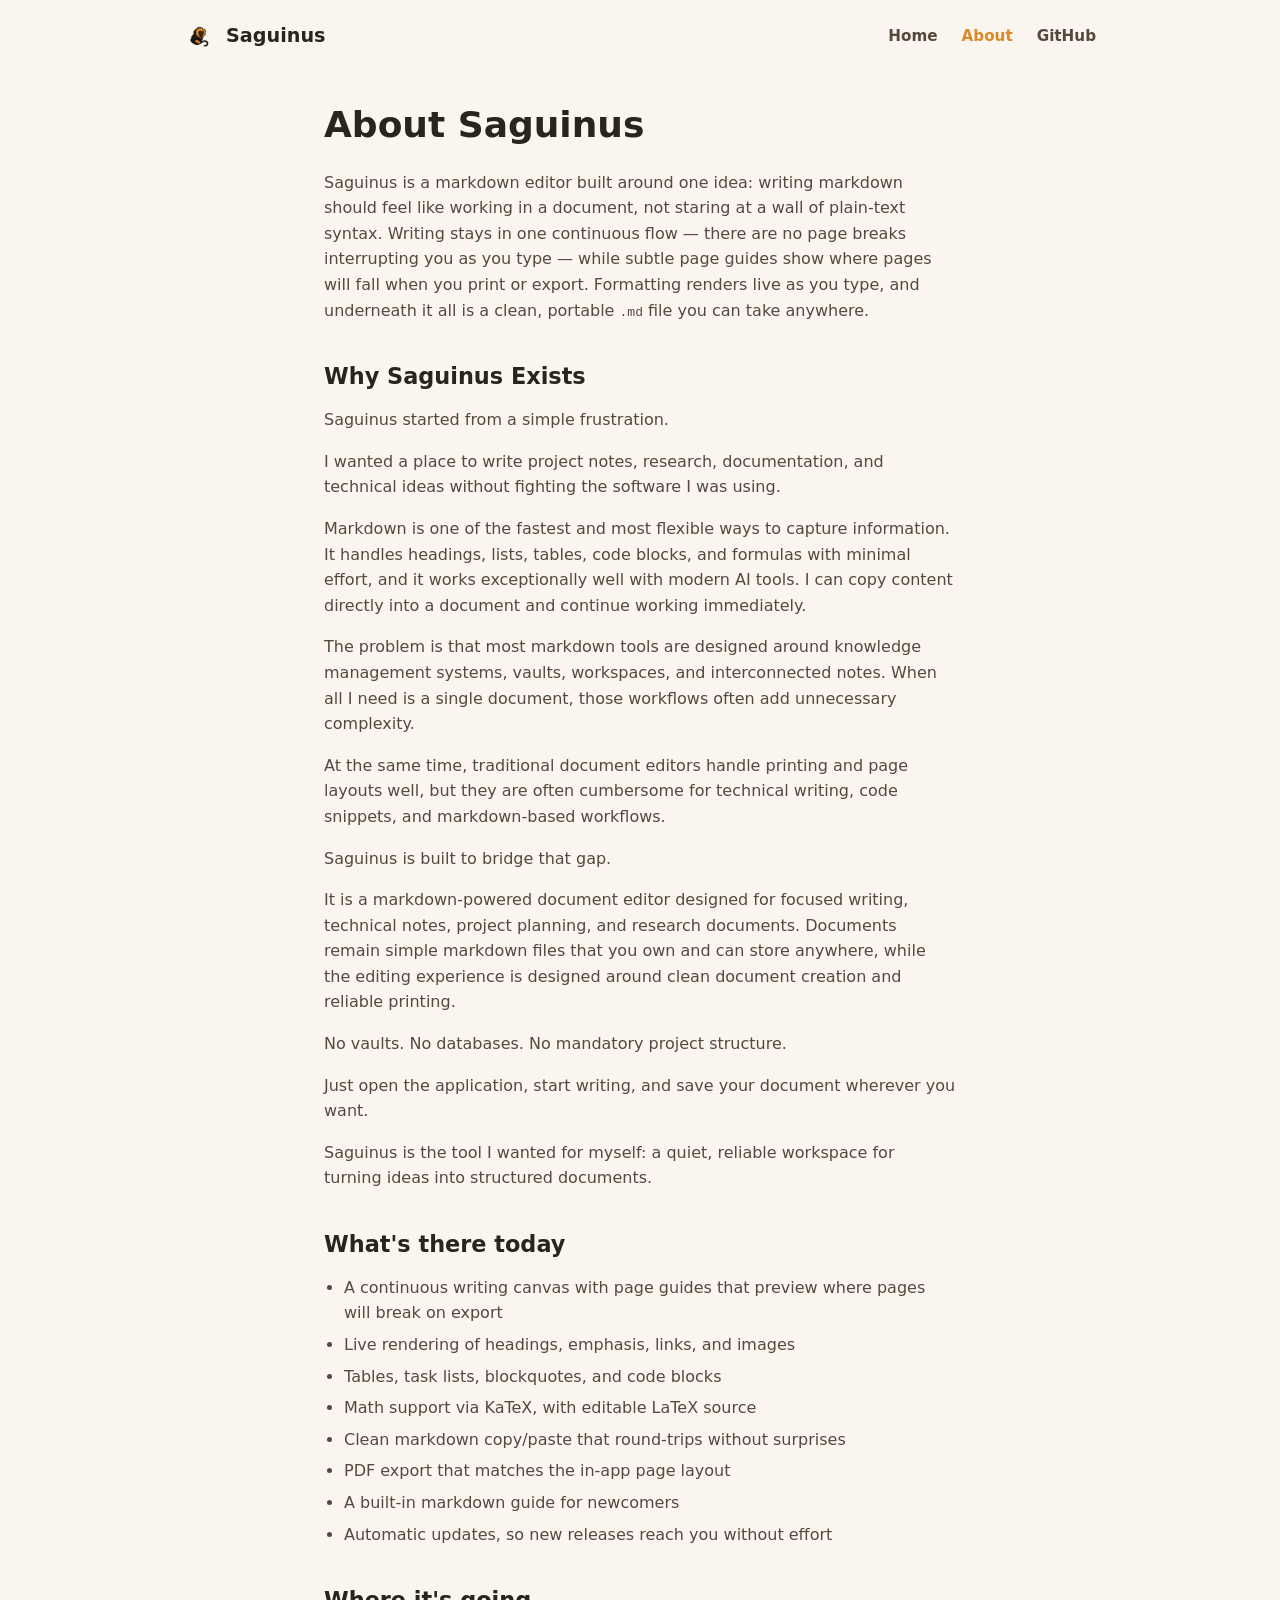
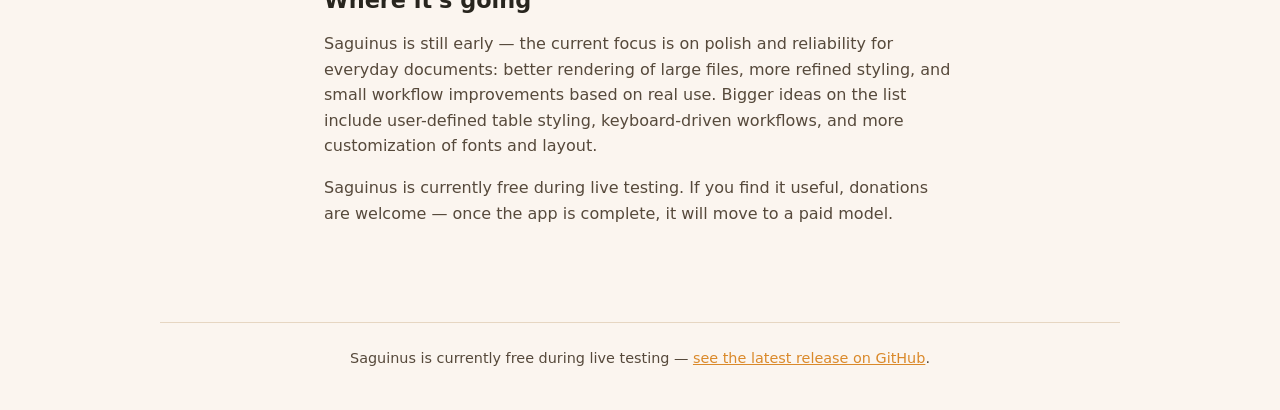
==== about.html @ ad349f27 "Add landing page content: home, about, branding, and live download button" ====
<!doctype html>
<html lang="en">
  <head>
    <meta charset="UTF-8" />
    <meta name="viewport" content="width=device-width, initial-scale=1.0" />
    <title>About Saguinus</title>
    <meta
      name="description"
      content="The goals and ideas behind Saguinus, a document-shaped markdown editor for Windows."
    />
    <link rel="icon" href="assets/saguinus.png" type="image/png" />
    <link rel="stylesheet" href="style.css" />
  </head>
  <body>
    <header class="site-header">
      <a class="logo-link" href="index.html">
        <img src="assets/saguinus.png" alt="" />
        Saguinus
      </a>
      <nav class="site-nav">
        <a href="index.html">Home</a>
        <a href="about.html" class="active">About</a>
        <a href="https://github.com/m-mils/Saguinus" target="_blank" rel="noopener">GitHub</a>
      </nav>
    </header>

    <main class="page-content">
      <h1>About Saguinus</h1>
      <p>
        Saguinus is a markdown editor built around one idea: writing markdown
        should feel like working in a document, not staring at a wall of
        plain-text syntax. Writing stays in one continuous flow — there are no
        page breaks interrupting you as you type — while subtle page guides
        show where pages will fall when you print or export. Formatting
        renders live as you type, and underneath it all is a clean, portable
        <code>.md</code> file you can take anywhere.
      </p>

      <h2>Why Saguinus Exists</h2>
      <p>Saguinus started from a simple frustration.</p>
      <p>
        I wanted a place to write project notes, research, documentation, and
        technical ideas without fighting the software I was using.
      </p>
      <p>
        Markdown is one of the fastest and most flexible ways to capture
        information. It handles headings, lists, tables, code blocks, and
        formulas with minimal effort, and it works exceptionally well with
        modern AI tools. I can copy content directly into a document and
        continue working immediately.
      </p>
      <p>
        The problem is that most markdown tools are designed around knowledge
        management systems, vaults, workspaces, and interconnected notes. When
        all I need is a single document, those workflows often add unnecessary
        complexity.
      </p>
      <p>
        At the same time, traditional document editors handle printing and
        page layouts well, but they are often cumbersome for technical
        writing, code snippets, and markdown-based workflows.
      </p>
      <p>Saguinus is built to bridge that gap.</p>
      <p>
        It is a markdown-powered document editor designed for focused
        writing, technical notes, project planning, and research documents.
        Documents remain simple markdown files that you own and can store
        anywhere, while the editing experience is designed around clean
        document creation and reliable printing.
      </p>
      <p>No vaults. No databases. No mandatory project structure.</p>
      <p>
        Just open the application, start writing, and save your document
        wherever you want.
      </p>
      <p>
        Saguinus is the tool I wanted for myself: a quiet, reliable workspace
        for turning ideas into structured documents.
      </p>

      <h2>What's there today</h2>
      <ul>
        <li>
          A continuous writing canvas with page guides that preview where
          pages will break on export
        </li>
        <li>Live rendering of headings, emphasis, links, and images</li>
        <li>Tables, task lists, blockquotes, and code blocks</li>
        <li>Math support via KaTeX, with editable LaTeX source</li>
        <li>Clean markdown copy/paste that round-trips without surprises</li>
        <li>PDF export that matches the in-app page layout</li>
        <li>A built-in markdown guide for newcomers</li>
        <li>Automatic updates, so new releases reach you without effort</li>
      </ul>

      <h2>Where it's going</h2>
      <p>
        Saguinus is still early — the current focus is on polish and
        reliability for everyday documents: better rendering of large files,
        more refined styling, and small workflow improvements based on real
        use. Bigger ideas on the list include user-defined table styling,
        keyboard-driven workflows, and more customization of fonts and
        layout.
      </p>
      <p>
        Saguinus is currently free during live testing. If you find it
        useful, donations are welcome — once the app is complete, it will
        move to a paid model.
      </p>
    </main>

    <footer class="site-footer">
      <p>
        Saguinus is currently free during live testing —
        <a href="https://github.com/m-mils/Saguinus/releases/latest" target="_blank" rel="noopener"
          >see the latest release on GitHub</a
        >.
      </p>
    </footer>
  </body>
</html>
---- style.css ----
* {
  box-sizing: border-box;
  margin: 0;
  padding: 0;
}

:root {
  --bg: #fbf5ef;
  --bg-alt: #f3e8da;
  --text: #28251e;
  --text-secondary: #56493b;
  --accent: #da892a;
  --accent-hover: #c1761f;
  --border: #e6d6c2;
}

html {
  scroll-behavior: smooth;
}

body {
  font-family: system-ui, -apple-system, "Segoe UI", sans-serif;
  background: var(--bg);
  color: var(--text);
  line-height: 1.6;
}

a {
  color: var(--accent);
}

a:hover {
  color: var(--accent-hover);
}

/* ---------------------------------- */
/* HEADER */
/* ---------------------------------- */

.site-header {
  display: flex;
  align-items: center;
  justify-content: space-between;
  flex-wrap: wrap;
  gap: 12px;

  max-width: 960px;
  margin: 0 auto;
  padding: 20px 24px;
}

.logo-link {
  display: flex;
  align-items: center;
  gap: 10px;

  font-weight: 700;
  font-size: 1.2rem;
  color: var(--text);
  text-decoration: none;
}

.logo-link img {
  width: 32px;
  height: 32px;
  border-radius: 6px;
}

.site-nav {
  display: flex;
  gap: 24px;
}

.site-nav a {
  color: var(--text-secondary);
  text-decoration: none;
  font-weight: 600;
  font-size: 0.95rem;
}

.site-nav a:hover,
.site-nav a.active {
  color: var(--accent);
}

/* ---------------------------------- */
/* HERO */
/* ---------------------------------- */

.hero {
  max-width: 720px;
  margin: 0 auto;
  padding: 48px 24px 64px;
  text-align: center;
}

.hero img {
  width: 120px;
  height: 120px;
  border-radius: 20px;
  margin-bottom: 24px;
}

.hero h1 {
  font-size: 2.75rem;
  margin-bottom: 8px;
}

.hero .tagline {
  font-size: 1.2rem;
  color: var(--text-secondary);
  margin-bottom: 20px;
}

.hero .hero-desc {
  max-width: 560px;
  margin: 0 auto 32px;
  color: var(--text-secondary);
}

.download-btn {
  display: inline-block;
  padding: 0.85rem 2rem;
  background: var(--accent);
  color: #fff;
  text-decoration: none;
  border-radius: 10px;
  font-weight: 700;
  font-size: 1.05rem;
  transition: background 0.15s ease;
}

.download-btn:hover {
  background: var(--accent-hover);
  color: #fff;
}

.hero-meta {
  margin-top: 12px;
  font-size: 0.85rem;
  color: var(--text-secondary);
}

.hero-note {
  margin-top: 4px;
  font-size: 0.85rem;
  color: var(--text-secondary);
}

/* ---------------------------------- */
/* FEATURES */
/* ---------------------------------- */

.features {
  max-width: 960px;
  margin: 0 auto;
  padding: 0 24px 64px;

  display: grid;
  grid-template-columns: repeat(3, 1fr);
  gap: 24px;
}

.feature {
  background: var(--bg-alt);
  border: 1px solid var(--border);
  border-radius: 12px;
  padding: 24px;
}

.feature h3 {
  margin-bottom: 8px;
  font-size: 1.05rem;
}

.feature p {
  color: var(--text-secondary);
  font-size: 0.95rem;
}

@media (max-width: 720px) {
  .features {
    grid-template-columns: 1fr;
  }
}

/* ---------------------------------- */
/* CONTENT PAGES (About, etc.) */
/* ---------------------------------- */

.page-content {
  max-width: 680px;
  margin: 0 auto;
  padding: 24px 24px 80px;
}

.page-content h1 {
  font-size: 2.25rem;
  margin-bottom: 16px;
}

.page-content h2 {
  font-size: 1.4rem;
  margin: 36px 0 12px;
}

.page-content p {
  color: var(--text-secondary);
  margin-bottom: 16px;
}

.page-content ul {
  color: var(--text-secondary);
  margin: 0 0 16px 1.25rem;
}

.page-content li {
  margin-bottom: 6px;
}

/* ---------------------------------- */
/* FOOTER */
/* ---------------------------------- */

.site-footer {
  max-width: 960px;
  margin: 0 auto;
  padding: 24px 24px 40px;
  text-align: center;

  color: var(--text-secondary);
  font-size: 0.9rem;
  border-top: 1px solid var(--border);
}
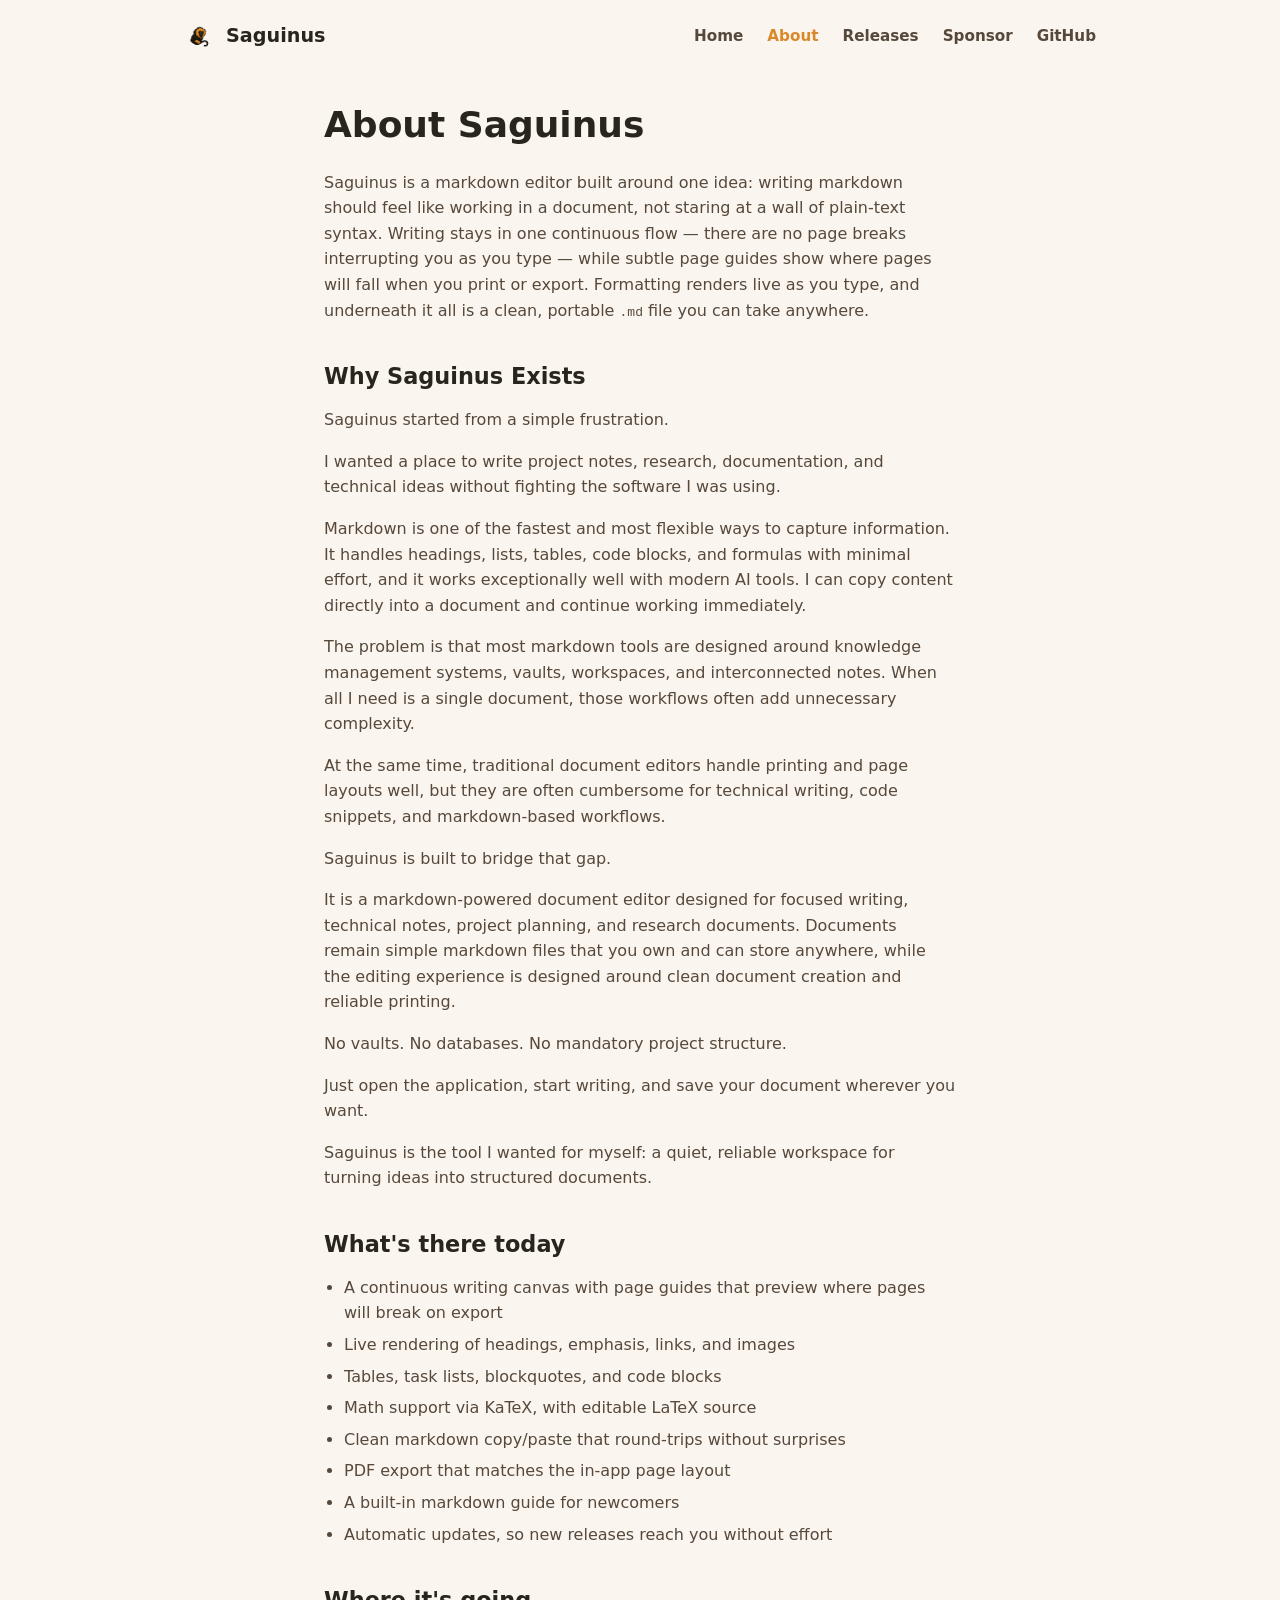
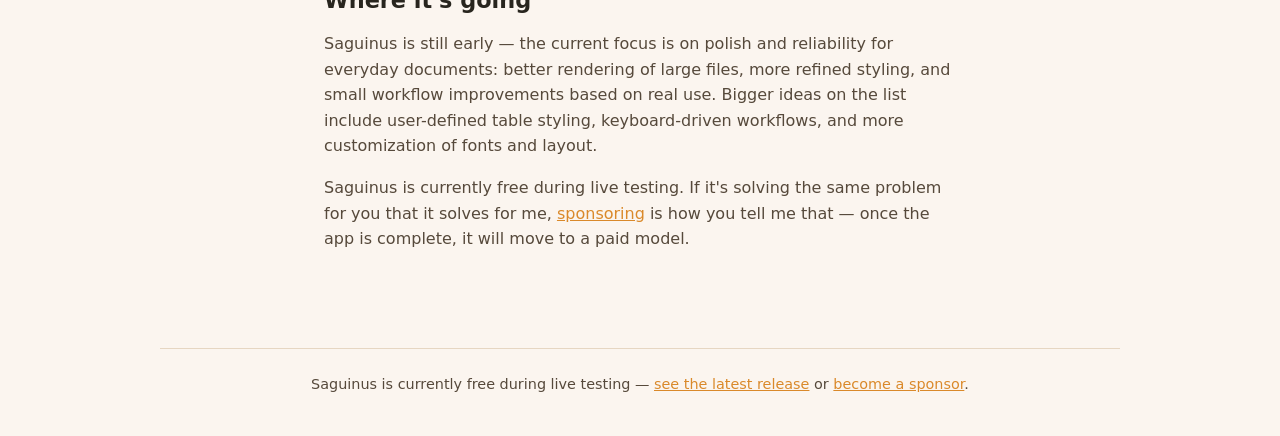
==== commit 8fc89f81: "Add Sponsor and Releases pages, reframe donations as sponsorship Adds sponsor.html (current goal, ti" ====
--- a/about.html
+++ b/about.html
@@ -20,6 +20,8 @@
       <nav class="site-nav">
         <a href="index.html">Home</a>
         <a href="about.html" class="active">About</a>
+        <a href="releases.html">Releases</a>
+        <a href="sponsor.html">Sponsor</a>
         <a href="https://github.com/m-mils/Saguinus" target="_blank" rel="noopener">GitHub</a>
       </nav>
     </header>
@@ -103,18 +105,18 @@
         layout.
       </p>
       <p>
-        Saguinus is currently free during live testing. If you find it
-        useful, donations are welcome — once the app is complete, it will
-        move to a paid model.
+        Saguinus is currently free during live testing. If it's solving the
+        same problem for you that it solves for me,
+        <a href="sponsor.html">sponsoring</a> is how you tell me that — once
+        the app is complete, it will move to a paid model.
       </p>
     </main>
 
     <footer class="site-footer">
       <p>
         Saguinus is currently free during live testing —
-        <a href="https://github.com/m-mils/Saguinus/releases/latest" target="_blank" rel="noopener"
-          >see the latest release on GitHub</a
-        >.
+        <a href="releases.html">see the latest release</a> or
+        <a href="sponsor.html">become a sponsor</a>.
       </p>
     </footer>
   </body>
--- a/style.css
+++ b/style.css
@@ -148,6 +148,26 @@
 }
 
 /* ---------------------------------- */
+/* SCREENSHOT */
+/* ---------------------------------- */
+
+.screenshot {
+  max-width: 960px;
+  margin: 0 auto;
+  padding: 0 24px 64px;
+}
+
+.screenshot img {
+  display: block;
+  width: 100%;
+  height: auto;
+
+  border: 1px solid var(--border);
+  border-radius: 12px;
+  box-shadow: 0 12px 32px rgba(40, 37, 30, 0.12);
+}
+
+/* ---------------------------------- */
 /* FEATURES */
 /* ---------------------------------- */
 
@@ -219,6 +239,103 @@
 }
 
 /* ---------------------------------- */
+/* CARDS (Sponsor / Releases) */
+/* ---------------------------------- */
+
+.card {
+  background: var(--bg-alt);
+  border: 1px solid var(--border);
+  border-radius: 12px;
+  padding: 24px;
+  margin-bottom: 24px;
+}
+
+.card h3 {
+  margin-bottom: 8px;
+  font-size: 1.1rem;
+}
+
+.card .price {
+  display: block;
+  font-weight: 700;
+  color: var(--accent);
+  margin-bottom: 8px;
+}
+
+.card p:last-child {
+  margin-bottom: 0;
+}
+
+.release-card {
+  text-align: center;
+}
+
+.release-card h2 {
+  margin: 0 0 16px;
+}
+
+.release-card .download-btn {
+  margin-bottom: 8px;
+}
+
+.release-card .hero-meta {
+  margin-top: 0;
+}
+
+.sponsor-cta {
+  text-align: center;
+  margin: 32px 0;
+}
+
+/* ---------------------------------- */
+/* RELEASE NOTES */
+/* ---------------------------------- */
+
+.release-notes h1 {
+  font-size: 1.6rem;
+  margin: 0 0 12px;
+}
+
+.release-notes h2 {
+  font-size: 1.15rem;
+  margin: 24px 0 8px;
+}
+
+.release-notes p,
+.release-notes li {
+  color: var(--text-secondary);
+}
+
+.release-notes ul {
+  margin: 0 0 12px 1.25rem;
+}
+
+.release-notes li {
+  margin-bottom: 6px;
+}
+
+.release-notes li > ul {
+  margin-top: 6px;
+}
+
+.release-notes code {
+  background: var(--bg-alt);
+  border: 1px solid var(--border);
+  border-radius: 4px;
+  padding: 0.1em 0.35em;
+  font-size: 0.9em;
+  font-family: ui-monospace, SFMono-Regular, Menlo, Consolas, monospace;
+}
+
+.release-notes strong {
+  color: var(--text);
+}
+
+.sponsors-list {
+  color: var(--text-secondary);
+}
+
+/* ---------------------------------- */
 /* FOOTER */
 /* ---------------------------------- */
 
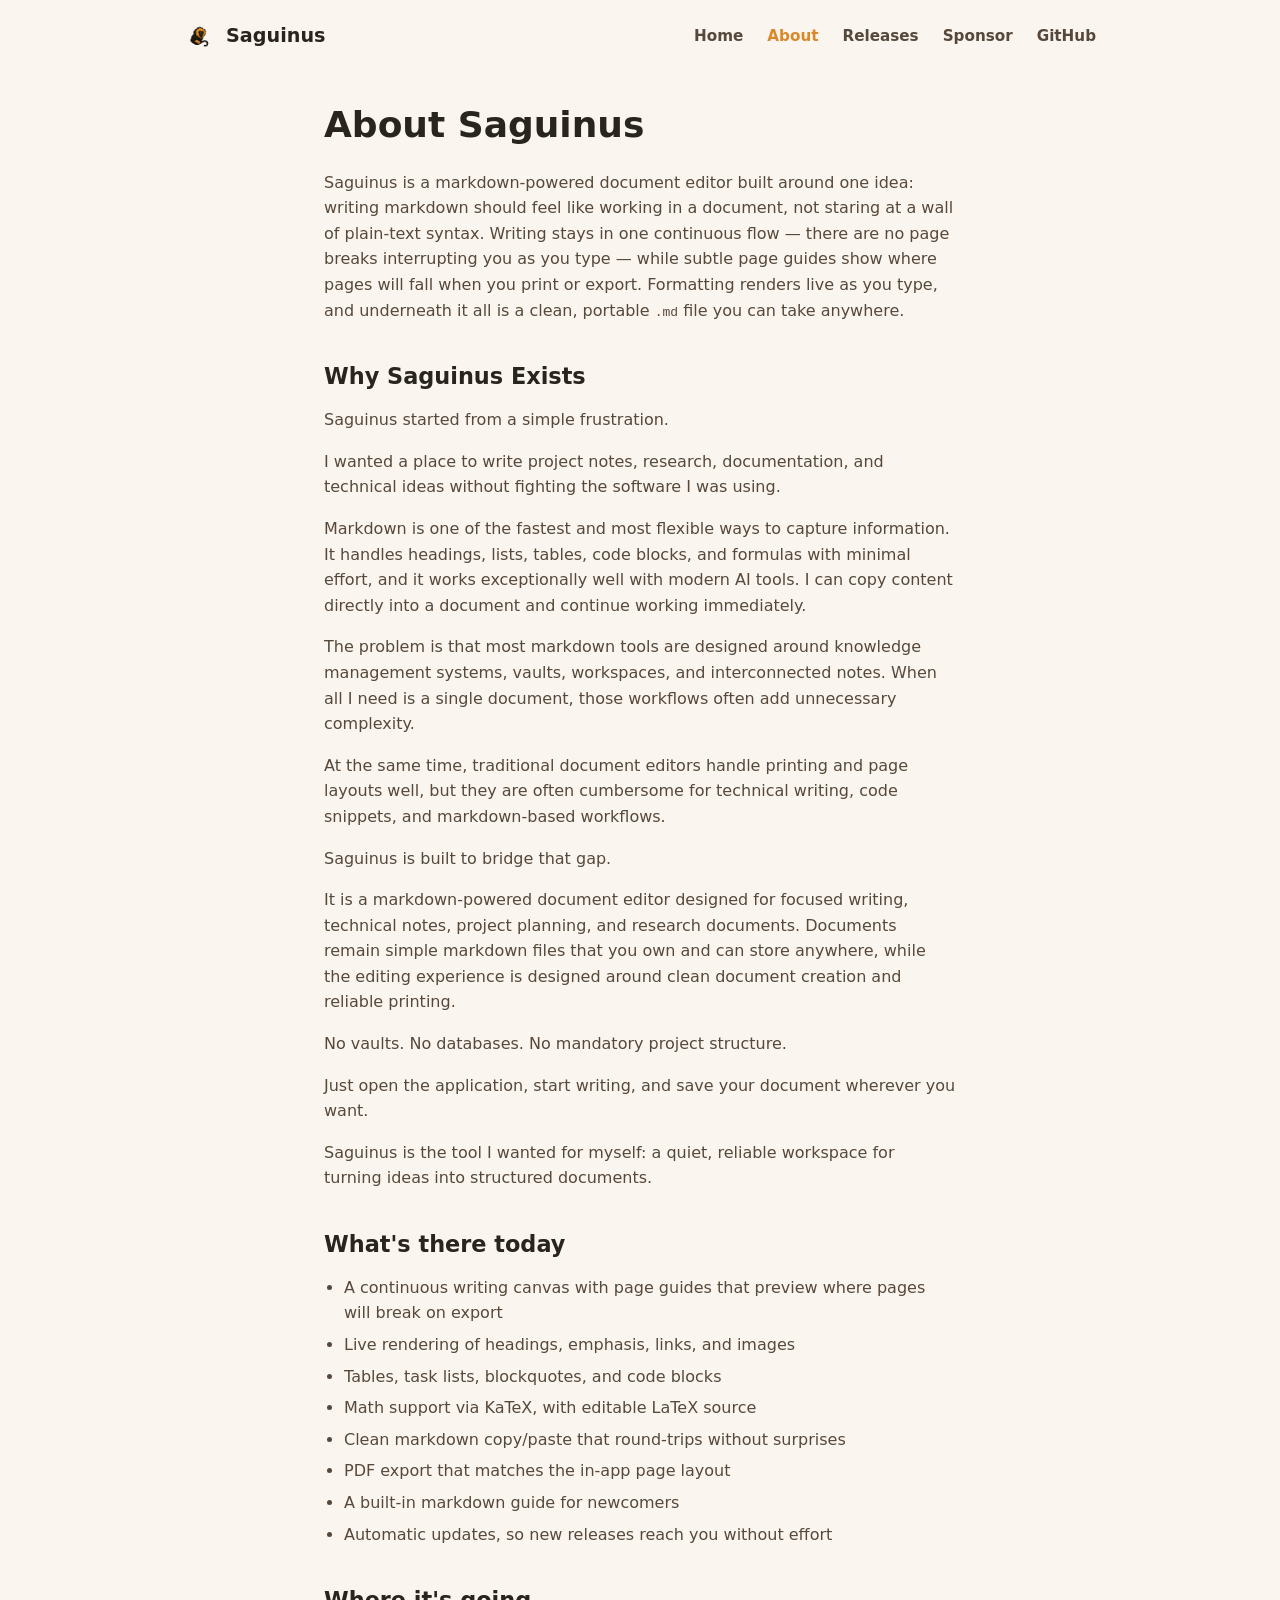
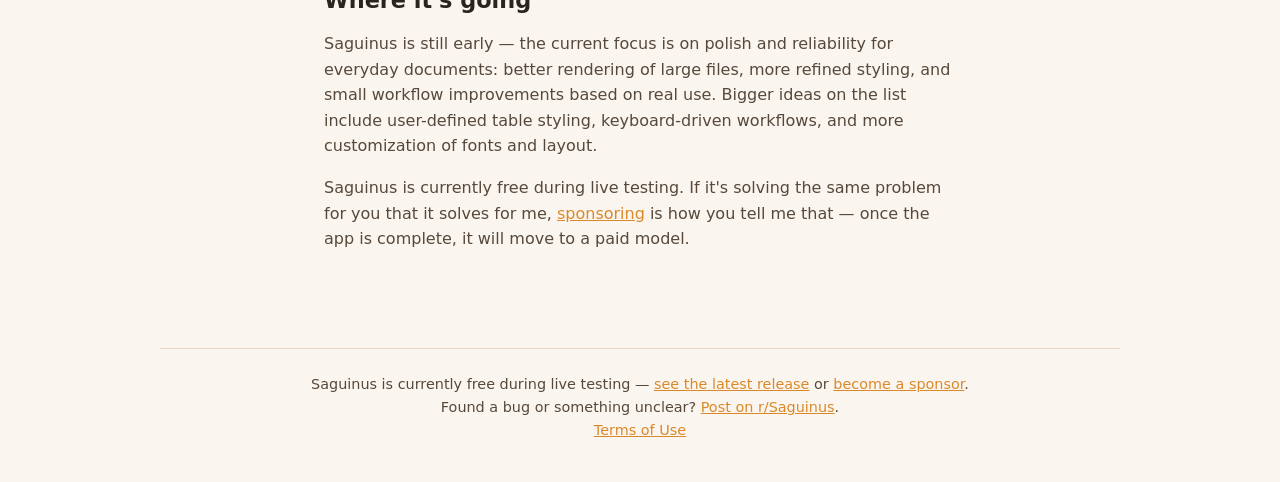
==== commit df81ad51: "Add Linux downloads, disclaimer/Terms of Use gate, and v0.2.4 site refresh Adds .AppImage/.deb downl" ====
--- a/about.html
+++ b/about.html
@@ -6,7 +6,7 @@
     <title>About Saguinus</title>
     <meta
       name="description"
-      content="The goals and ideas behind Saguinus, a document-shaped markdown editor for Windows."
+      content="The goals and ideas behind Saguinus, a markdown-powered document editor for Windows and Linux."
     />
     <link rel="icon" href="assets/saguinus.png" type="image/png" />
     <link rel="stylesheet" href="style.css" />
@@ -29,9 +29,10 @@
     <main class="page-content">
       <h1>About Saguinus</h1>
       <p>
-        Saguinus is a markdown editor built around one idea: writing markdown
-        should feel like working in a document, not staring at a wall of
-        plain-text syntax. Writing stays in one continuous flow — there are no
+        Saguinus is a markdown-powered document editor built around one
+        idea: writing markdown should feel like working in a document, not
+        staring at a wall of plain-text syntax. Writing stays in one
+        continuous flow — there are no
         page breaks interrupting you as you type — while subtle page guides
         show where pages will fall when you print or export. Formatting
         renders live as you type, and underneath it all is a clean, portable
@@ -118,6 +119,11 @@
         <a href="releases.html">see the latest release</a> or
         <a href="sponsor.html">become a sponsor</a>.
       </p>
+      <p>
+        Found a bug or something unclear?
+        <a href="https://www.reddit.com/r/Saguinus" target="_blank" rel="noopener">Post on r/Saguinus</a>.
+      </p>
+      <p><a href="terms.html">Terms of Use</a></p>
     </footer>
   </body>
 </html>
--- a/style.css
+++ b/style.css
@@ -148,6 +148,68 @@
 }
 
 /* ---------------------------------- */
+/* DISCLAIMER GATE */
+/* ---------------------------------- */
+
+.disclaimer-gate {
+  max-width: 480px;
+  margin: 0 auto 20px;
+  padding: 16px 18px;
+  background: var(--bg-alt);
+  border: 1px solid var(--border);
+  border-radius: 10px;
+  text-align: left;
+}
+
+.disclaimer-text {
+  font-size: 0.85rem;
+  color: var(--text-secondary);
+  margin-bottom: 10px;
+}
+
+.disclaimer-checkbox {
+  display: flex;
+  align-items: flex-start;
+  gap: 8px;
+  font-size: 0.85rem;
+  cursor: pointer;
+}
+
+.disclaimer-checkbox input {
+  margin-top: 2px;
+}
+
+/* ---------------------------------- */
+/* DOWNLOAD OPTIONS */
+/* ---------------------------------- */
+
+.download-options {
+  display: flex;
+  flex-wrap: wrap;
+  justify-content: center;
+  gap: 10px;
+}
+
+.download-btn.secondary {
+  background: var(--bg-alt);
+  color: var(--text-primary);
+  border: 1px solid var(--border);
+  padding: 0.85rem 1.5rem;
+  font-size: 0.95rem;
+}
+
+.download-btn.secondary:hover {
+  background: var(--border);
+  color: var(--text-primary);
+}
+
+.download-btn.disabled {
+  opacity: 0.45;
+  pointer-events: none;
+  cursor: not-allowed;
+}
+
+/* ---------------------------------- */
 /* SCREENSHOT */
 /* ---------------------------------- */
 
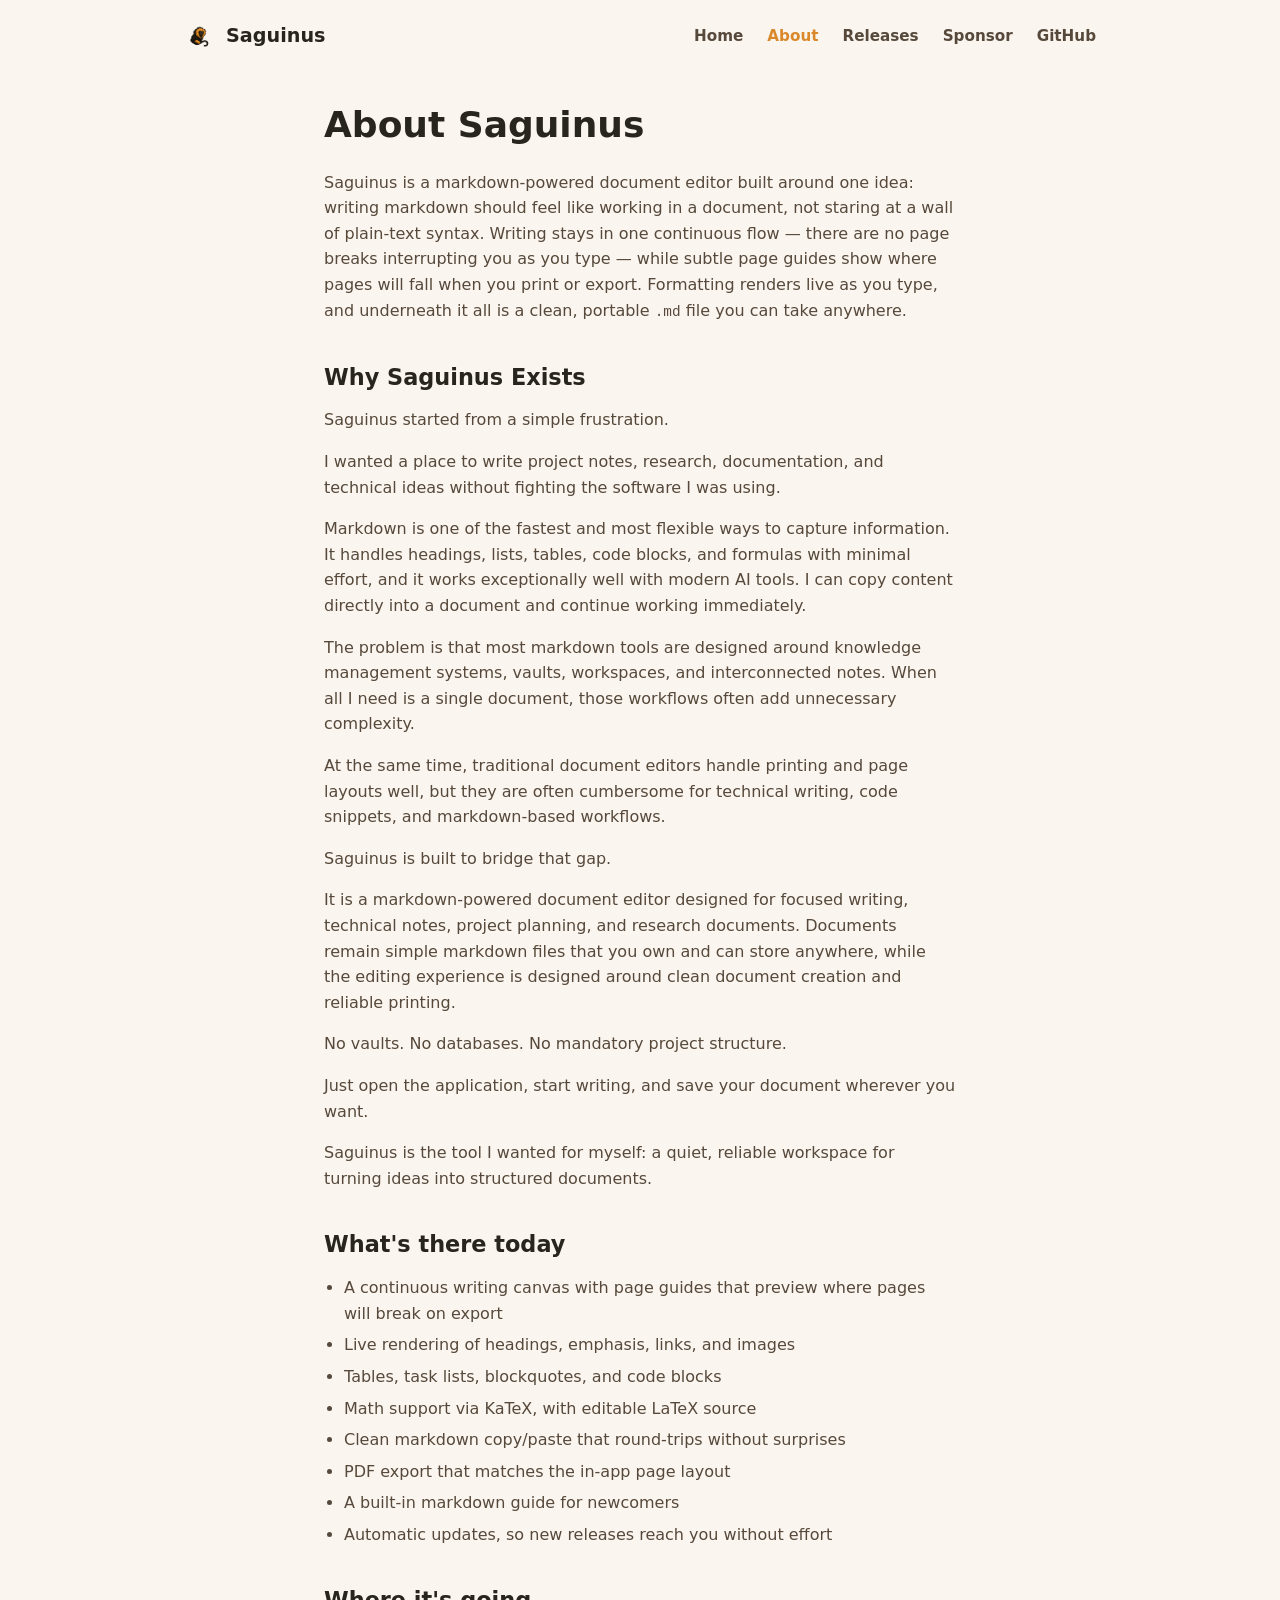
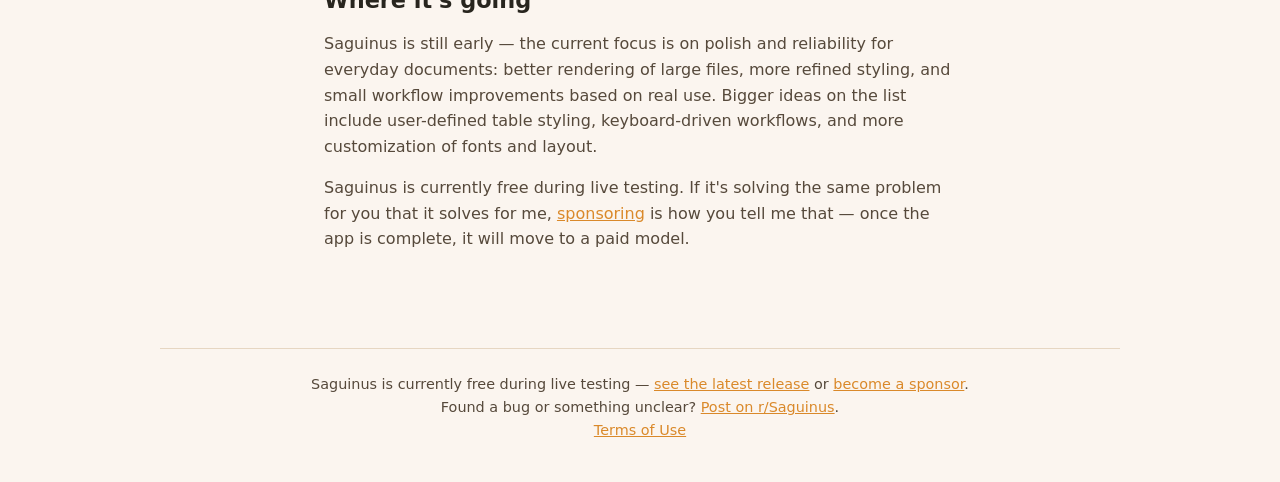
==== commit df30b91b: "Use saguinus_full.png for all page display images; keep saguinus.png as favicon only All header logo" ====
--- a/about.html
+++ b/about.html
@@ -14,7 +14,7 @@
   <body>
     <header class="site-header">
       <a class="logo-link" href="index.html">
-        <img src="assets/saguinus.png" alt="" />
+        <img src="assets/saguinus_full.png" alt="" />
         Saguinus
       </a>
       <nav class="site-nav">
--- a/style.css
+++ b/style.css
@@ -411,3 +411,64 @@
   font-size: 0.9rem;
   border-top: 1px solid var(--border);
 }
+
+/* ---------------------------------- */
+/* INSTALL PAGE */
+/* ---------------------------------- */
+
+.back-link {
+  margin-bottom: 28px;
+  font-size: 0.9rem;
+}
+
+.install-callout {
+  background: var(--bg-alt);
+  border: 1px solid var(--border);
+  border-left: 3px solid var(--accent);
+  border-radius: 6px;
+  padding: 14px 16px;
+  margin-bottom: 24px;
+  font-size: 0.95rem;
+  color: var(--text-secondary);
+}
+
+.install-callout strong {
+  color: var(--text);
+}
+
+.page-content ol {
+  color: var(--text-secondary);
+  margin: 0 0 16px 1.25rem;
+}
+
+.page-content ol li {
+  margin-bottom: 8px;
+}
+
+.page-content pre {
+  background: var(--bg-alt);
+  border: 1px solid var(--border);
+  border-radius: 6px;
+  padding: 12px 16px;
+  margin: 8px 0 12px;
+  overflow-x: auto;
+}
+
+.page-content code {
+  font-family: ui-monospace, SFMono-Regular, Menlo, Consolas, monospace;
+  font-size: 0.9em;
+}
+
+.page-content pre code {
+  font-size: 0.875rem;
+}
+
+.install-download {
+  text-align: center;
+  margin-top: 20px;
+}
+
+.release-downloads {
+  justify-content: flex-start;
+  margin-bottom: 28px;
+}
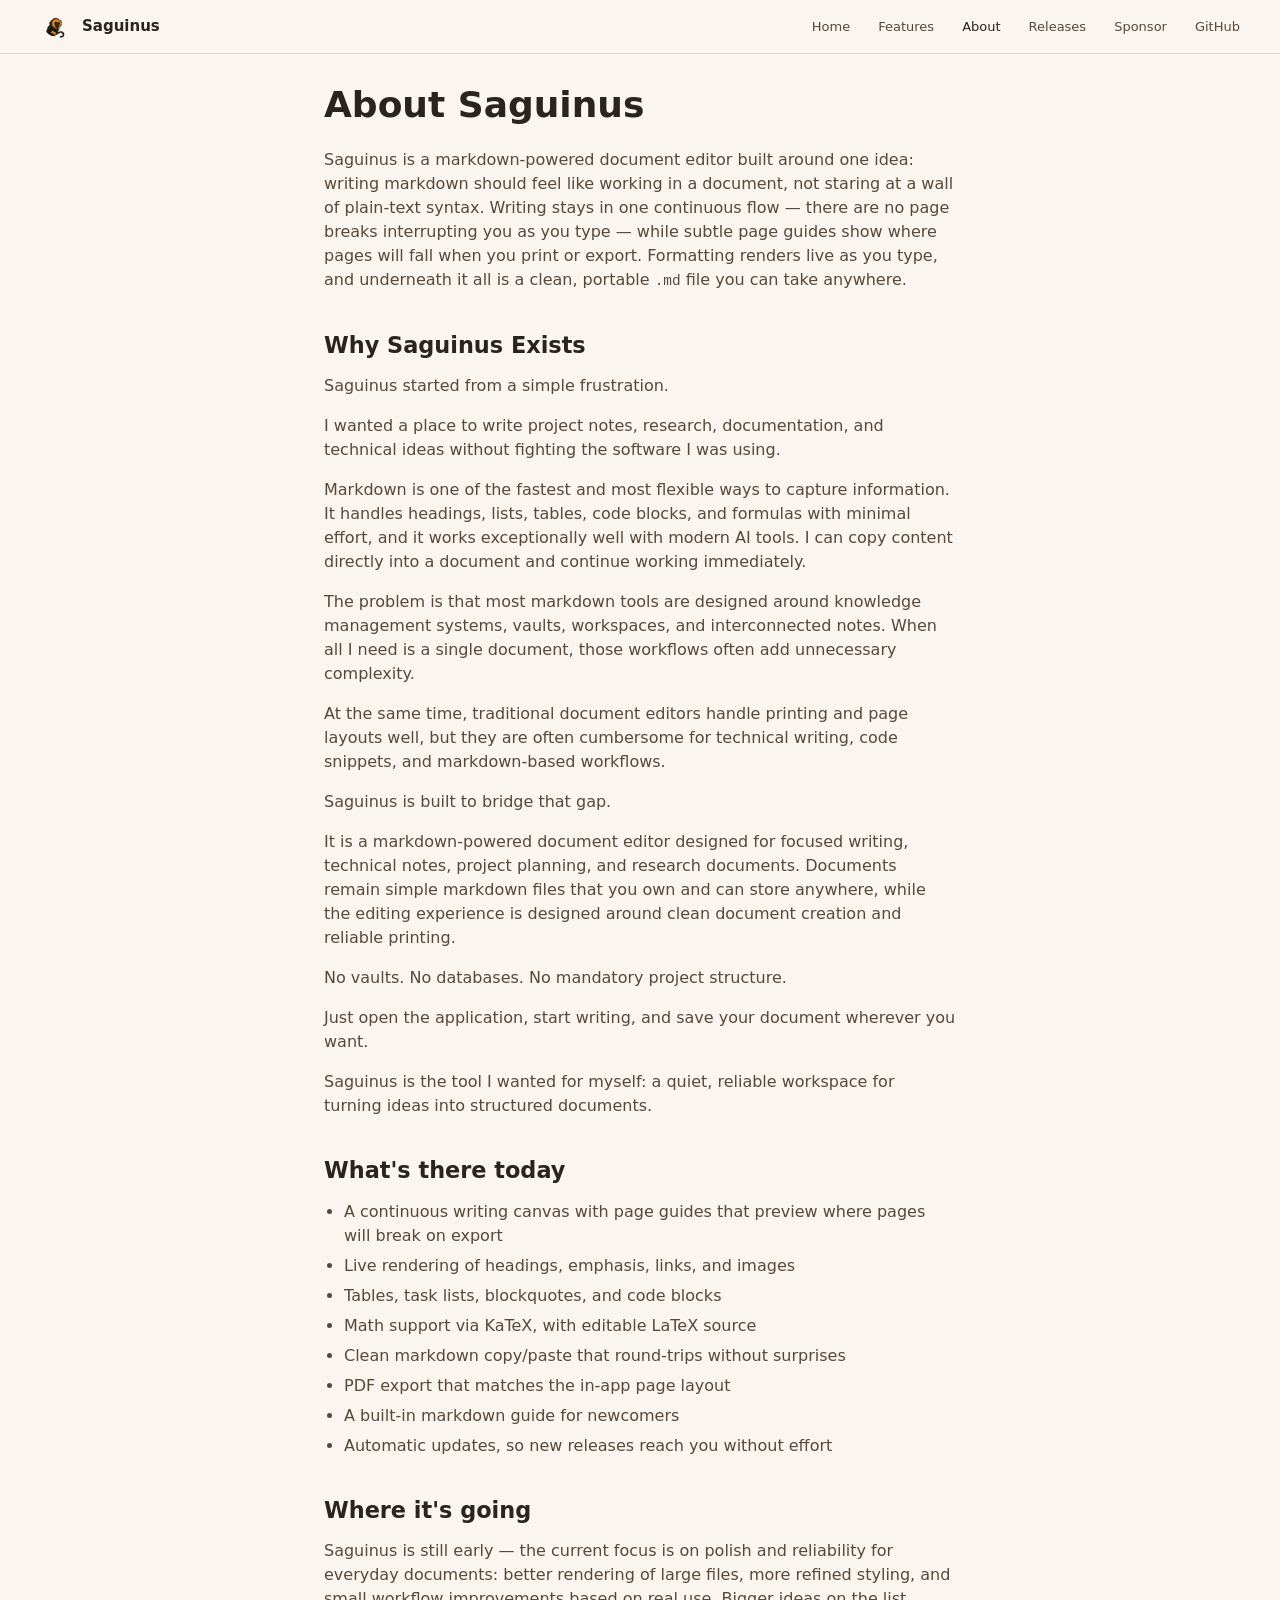
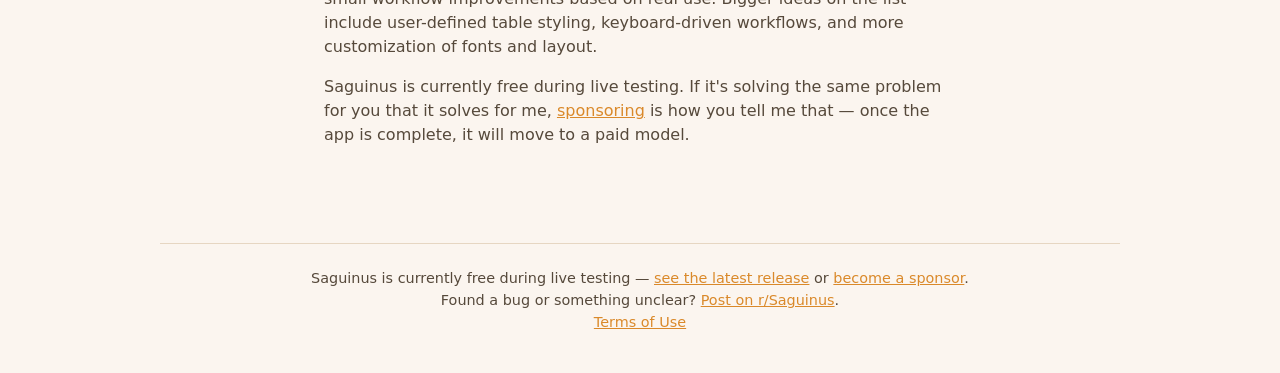
==== commit 485a6314: "Add features page, redesign home illustrations, and add responsiveness - Add features.html with 16 i" ====
--- a/about.html
+++ b/about.html
@@ -19,6 +19,7 @@
       </a>
       <nav class="site-nav">
         <a href="index.html">Home</a>
+        <a href="features.html">Features</a>
         <a href="about.html" class="active">About</a>
         <a href="releases.html">Releases</a>
         <a href="sponsor.html">Sponsor</a>
--- a/style.css
+++ b/style.css
@@ -14,15 +14,27 @@
   --border: #e6d6c2;
 }
 
+@media (prefers-color-scheme: dark) {
+  :root {
+    --bg: #1a1612;
+    --bg-alt: #221e18;
+    --text: #e8ddd0;
+    --text-secondary: #a89880;
+    --accent: #e09a3a;
+    --accent-hover: #c98528;
+    --border: #3a3028;
+  }
+}
+
 html {
   scroll-behavior: smooth;
 }
 
 body {
-  font-family: system-ui, -apple-system, "Segoe UI", sans-serif;
+  font-family: 'Segoe UI', system-ui, -apple-system, sans-serif;
   background: var(--bg);
   color: var(--text);
-  line-height: 1.6;
+  line-height: 1.5;
 }
 
 a {
@@ -41,21 +53,17 @@
   display: flex;
   align-items: center;
   justify-content: space-between;
-  flex-wrap: wrap;
-  gap: 12px;
-
-  max-width: 960px;
-  margin: 0 auto;
-  padding: 20px 24px;
+  padding: 0 40px;
+  height: 54px;
+  border-bottom: 1px solid var(--border);
 }
 
 .logo-link {
   display: flex;
   align-items: center;
   gap: 10px;
-
-  font-weight: 700;
-  font-size: 1.2rem;
+  font-weight: 600;
+  font-size: 15px;
   color: var(--text);
   text-decoration: none;
 }
@@ -68,19 +76,18 @@
 
 .site-nav {
   display: flex;
-  gap: 24px;
+  gap: 28px;
 }
 
 .site-nav a {
   color: var(--text-secondary);
   text-decoration: none;
-  font-weight: 600;
-  font-size: 0.95rem;
+  font-size: 13px;
 }
 
 .site-nav a:hover,
 .site-nav a.active {
-  color: var(--accent);
+  color: var(--text);
 }
 
 /* ---------------------------------- */
@@ -267,6 +274,409 @@
 }
 
 /* ---------------------------------- */
+/* HOW IT WORKS */
+/* ---------------------------------- */
+
+.how-it-works {
+  max-width: 960px;
+  margin: 0 auto;
+  padding: 0 24px 80px;
+}
+
+.how-it-works > h2 {
+  text-align: center;
+  font-size: 1.6rem;
+  margin-bottom: 40px;
+}
+
+.steps {
+  display: grid;
+  grid-template-columns: repeat(3, 1fr);
+  gap: 28px;
+}
+
+.step-win {
+  border-radius: 10px;
+  overflow: hidden;
+  border: 0.5px solid rgba(0,0,0,0.5);
+  box-shadow: 0 4px 20px rgba(0,0,0,0.28), 0 0 0 0.5px rgba(255,255,255,0.04);
+  margin-bottom: 18px;
+}
+
+.step-win-chrome {
+  height: 26px;
+  background: #1c1c1c;
+  border-bottom: 1px solid #2f2f2f;
+  display: flex;
+  align-items: center;
+  padding: 0 10px;
+  gap: 5px;
+}
+
+.step-win-chrome-title {
+  font-size: 11px;
+  color: #9d9d9d;
+  margin: 0 auto;
+  font-family: 'Segoe UI', system-ui, sans-serif;
+}
+
+.s-tl { width: 9px; height: 9px; border-radius: 50%; flex-shrink: 0; }
+.s-tl.r { background: #ff5f57; }
+.s-tl.y { background: #febc2e; }
+.s-tl.g { background: #28c840; }
+
+.step-win-body {
+  background: #171717;
+  padding: 14px;
+  min-height: 148px;
+  display: flex;
+  flex-direction: column;
+  justify-content: center;
+}
+
+.step-label {
+  font-size: 11px;
+  font-weight: 700;
+  text-transform: uppercase;
+  letter-spacing: 0.08em;
+  color: var(--accent);
+  margin-bottom: 5px;
+}
+
+.step h3 {
+  font-size: 1rem;
+  margin-bottom: 7px;
+}
+
+.step p {
+  font-size: 0.88rem;
+  color: var(--text-secondary);
+  line-height: 1.55;
+}
+
+/* QN SHOWCASE SCENE (how-it-works section) */
+.qn-showcase {
+  max-width: 700px;
+  margin: 52px auto 0;
+}
+
+.qn-browser-scene {
+  position: relative;
+  border-radius: 10px;
+  overflow: hidden;
+  border: 0.5px solid rgba(0,0,0,0.18);
+  box-shadow: 0 4px 28px rgba(0,0,0,0.13), 0 1px 4px rgba(0,0,0,0.07);
+}
+
+@media (prefers-color-scheme: dark) {
+  .qn-browser-scene {
+    border-color: rgba(255,255,255,0.1);
+    box-shadow: 0 4px 28px rgba(0,0,0,0.55), 0 1px 4px rgba(0,0,0,0.35);
+  }
+}
+:root[data-theme="dark"] .qn-browser-scene {
+  border-color: rgba(255,255,255,0.1);
+  box-shadow: 0 4px 28px rgba(0,0,0,0.55), 0 1px 4px rgba(0,0,0,0.35);
+}
+:root[data-theme="light"] .qn-browser-scene {
+  border-color: rgba(0,0,0,0.18);
+  box-shadow: 0 4px 28px rgba(0,0,0,0.13), 0 1px 4px rgba(0,0,0,0.07);
+}
+
+.qn-browser-chrome {
+  background: #e5e5e5;
+  height: 32px;
+  display: flex;
+  align-items: center;
+  padding: 0 10px;
+  gap: 5px;
+  border-bottom: 1px solid #d0d0d0;
+  flex-shrink: 0;
+}
+
+.qn-br-tl {
+  width: 10px;
+  height: 10px;
+  border-radius: 50%;
+  flex-shrink: 0;
+}
+
+.qn-br-url {
+  flex: 1;
+  background: #fff;
+  border-radius: 4px;
+  height: 19px;
+  display: flex;
+  align-items: center;
+  padding: 0 9px;
+  font-size: 10.5px;
+  color: #888;
+  font-family: -apple-system, 'Segoe UI', sans-serif;
+  margin: 0 8px;
+  overflow: hidden;
+  white-space: nowrap;
+}
+
+.qn-video-sidebar {
+  width: 200px;
+  flex-shrink: 0;
+  padding: 12px 10px;
+  border-left: 1px solid #ebebeb;
+  background: #fff;
+}
+
+.qn-vid-float {
+  position: absolute;
+  bottom: 20px;
+  right: 16px;
+  width: 220px;
+  border-radius: 9px;
+  overflow: hidden;
+  box-shadow: 0 14px 44px rgba(0,0,0,0.3), 0 2px 8px rgba(0,0,0,0.18), 0 0 0 0.5px rgba(0,0,0,0.1);
+  z-index: 10;
+}
+
+.qn-vid-float-bar {
+  height: 26px;
+  background: #141414;
+  border-bottom: 1px solid #272727;
+  display: flex;
+  align-items: center;
+  padding: 0 8px;
+  gap: 5px;
+}
+
+.qn-vid-float-tl {
+  width: 8px;
+  height: 8px;
+  border-radius: 50%;
+  flex-shrink: 0;
+}
+
+.qn-vid-float-title {
+  font-size: 11px;
+  color: #888;
+  font-weight: 500;
+  margin: 0 auto;
+  font-family: -apple-system, 'Segoe UI', sans-serif;
+}
+
+.qn-vid-float-body {
+  background: #151515;
+  padding: 10px 11px 12px;
+}
+
+.qn-showcase-caption {
+  text-align: center;
+  margin-bottom: 20px;
+}
+
+.qn-showcase-caption h3 {
+  font-size: 1rem;
+  font-weight: 600;
+  color: var(--text);
+  margin-bottom: 6px;
+}
+
+.qn-showcase-caption p {
+  font-size: 0.875rem;
+  color: var(--text-secondary);
+  max-width: 500px;
+  margin: 0 auto;
+  line-height: 1.6;
+}
+
+@media (max-width: 580px) {
+  .qn-video-sidebar { display: none; }
+  .qn-vid-float { right: 10px; bottom: 12px; width: 160px; }
+}
+
+.features-cta {
+  text-align: center;
+  margin-top: 32px;
+}
+
+.features-cta a {
+  font-size: 0.9rem;
+  font-weight: 600;
+  color: var(--accent);
+  text-decoration: none;
+  border-bottom: 1px solid transparent;
+  transition: border-color 0.15s;
+}
+
+.features-cta a:hover {
+  border-bottom-color: var(--accent);
+}
+
+/* ---------------------------------- */
+/* FEATURES (grouped with mini mocks) */
+/* ---------------------------------- */
+
+.features-section {
+  max-width: 960px;
+  margin: 0 auto;
+  padding: 60px 24px 80px;
+}
+
+.features-section > h2 {
+  text-align: center;
+  font-size: 1.6rem;
+  margin-bottom: 8px;
+}
+
+.features-intro {
+  text-align: center;
+  font-size: 0.95rem;
+  color: var(--text-secondary);
+  margin-bottom: 48px;
+}
+
+.feature-group {
+  margin-bottom: 48px;
+}
+
+.feature-group-hdr {
+  font-size: 11px;
+  font-weight: 700;
+  text-transform: uppercase;
+  letter-spacing: 0.08em;
+  color: var(--accent);
+  border-bottom: 1px solid var(--border);
+  padding-bottom: 10px;
+  margin-bottom: 16px;
+}
+
+.feature-grid {
+  display: grid;
+  grid-template-columns: repeat(3, 1fr);
+  gap: 16px;
+}
+
+.feat-card {
+  border-radius: 10px;
+  overflow: hidden;
+  border: 0.5px solid rgba(0,0,0,0.45);
+  box-shadow: 0 4px 20px rgba(0,0,0,0.22), 0 0 0 0.5px rgba(255,255,255,0.04);
+  background: #171717;
+}
+
+.feat-win {
+  background: #171717;
+}
+
+.feat-win-chrome {
+  height: 22px;
+  background: #1c1c1c;
+  border-bottom: 1px solid #2f2f2f;
+  display: flex;
+  align-items: center;
+  padding: 0 8px;
+  gap: 4px;
+}
+
+.ftl { width: 7px; height: 7px; border-radius: 50%; flex-shrink: 0; }
+.ftl.r { background: #ff5f57; }
+.ftl.y { background: #febc2e; }
+.ftl.g { background: #28c840; }
+
+.feat-win-body {
+  background: #171717;
+  padding: 0;
+  min-height: 110px;
+  display: flex;
+  flex-direction: column;
+  justify-content: flex-start;
+  font-family: Calibri, 'Segoe UI', system-ui, sans-serif;
+}
+
+/* Document page inside card — matches --aw-doc on --aw-vp canvas */
+.feat-page {
+  background: #242424;
+  padding: 12px 14px;
+  width: calc(100% - 16px);
+  margin: 8px auto;
+  border-radius: 4px;
+  flex-shrink: 0;
+}
+
+/* Text section (title + desc) below the PDF viewer (PDF cards only) */
+.feat-text {
+  padding: 0 14px 14px;
+}
+
+.feat-sep {
+  border: none;
+  border-top: 1px solid #2f2f2f;
+  margin: 10px 0 9px;
+  flex-shrink: 0;
+}
+
+.feat-title {
+  font-size: 0.84rem;
+  font-weight: 600;
+  color: #e0e0e0;
+  margin-bottom: 5px;
+  font-family: 'Segoe UI', system-ui, sans-serif;
+  line-height: 1.3;
+}
+
+.feat-desc {
+  font-size: 0.77rem;
+  color: #787878;
+  line-height: 1.5;
+  font-family: 'Segoe UI', system-ui, sans-serif;
+}
+
+.feat-desc code {
+  font-size: 0.74rem;
+  background: #252525;
+  color: #b0b0b0;
+  padding: 0 3px;
+  border-radius: 3px;
+  font-family: Consolas, 'Courier New', monospace;
+}
+
+/* Header: tighten padding and nav gap at medium widths */
+@media (max-width: 760px) {
+  .site-header { padding: 0 24px; }
+  .site-nav { gap: 18px; }
+}
+
+/* Header: hide logo text to prevent nav overlap */
+@media (max-width: 620px) {
+  .site-header { padding: 0 16px; }
+  .logo-link { font-size: 0; gap: 0; }
+  .site-nav { gap: 14px; }
+}
+
+/* Header: stack logo + nav vertically on very small screens */
+@media (max-width: 440px) {
+  .site-header {
+    flex-direction: column;
+    align-items: flex-start;
+    height: auto;
+    padding: 12px 20px 10px;
+    gap: 8px;
+  }
+  .logo-link { font-size: 15px; gap: 10px; }
+  .site-nav { gap: 14px; flex-wrap: wrap; }
+}
+
+/* Feature grid: 3 → 2 columns at medium width */
+@media (max-width: 720px) {
+  .steps { grid-template-columns: 1fr; }
+  .feature-grid { grid-template-columns: repeat(2, 1fr); }
+  .how-it-works > h2,
+  .features-section > h2 { font-size: 1.3rem; margin-bottom: 28px; }
+}
+
+/* Feature grid: 2 → 1 column at small width */
+@media (max-width: 540px) {
+  .feature-grid { grid-template-columns: 1fr; }
+}
+
+/* ---------------------------------- */
 /* CONTENT PAGES (About, etc.) */
 /* ---------------------------------- */
 
@@ -396,6 +806,213 @@
 .sponsors-list {
   color: var(--text-secondary);
 }
+
+/* ---------------------------------- */
+/* APP MOCKUP (replaces screenshot image) */
+/* ---------------------------------- */
+
+/* Wraps .win-scaler + floating .aw-qn — no overflow clip */
+.hero-win-wrap {
+  position: relative;
+}
+
+/* Outer wrapper — maintains 900×580 aspect ratio at any container width */
+.win-scaler {
+  position: relative;
+  width: 100%;
+  border-radius: 12px;
+  overflow: hidden;
+  box-shadow:
+    0 0 0 0.5px rgba(40,37,30,0.4),
+    0 8px 32px rgba(40,37,30,0.18),
+    0 40px 100px rgba(40,37,30,0.12);
+}
+.win-scaler::after { content: ''; display: block; padding-bottom: 64.44%; /* 580/900 */ }
+
+/* Fixed-size app window, scaled via JS */
+.aw {
+  position: absolute; top: 0; left: 0;
+  width: 900px; height: 580px;
+  transform-origin: top left;
+  display: flex; flex-direction: column; overflow: hidden;
+
+  --aw-bar:      #141414;
+  --aw-bg:       #151515;
+  --aw-bg2:      #1c1c1c;
+  --aw-bg3:      #202020;
+  --aw-vp:       #171717;
+  --aw-doc:      #242424;
+  --aw-border:   #2f2f2f;
+  --aw-text:     #ececec;
+  --aw-text2:    #9d9d9d;
+  --aw-accent:   #da892a;
+  --aw-font:     Calibri, 'Segoe UI', system-ui, sans-serif;
+}
+
+/* Floating Quick Note window (hero mockup) — position/transform set by JS */
+.aw-qn {
+  position: absolute;
+  transform-origin: top left;
+  width: 232px;
+  z-index: 20;
+  border-radius: 10px;
+  overflow: hidden;
+  border: 0.5px solid rgba(0,0,0,0.22);
+  box-shadow: 0 10px 40px rgba(0,0,0,0.5), 0 0 0 0.5px rgba(255,255,255,0.06);
+}
+.aw-qn-bar {
+  height: 28px;
+  background: #e2e2e2;
+  border-bottom: 1px solid #c8c8c8;
+  display: flex;
+  align-items: center;
+  padding: 0 9px;
+  gap: 5px;
+}
+.aw-qn-tl { width: 9px; height: 9px; border-radius: 50%; flex-shrink: 0; }
+.aw-qn-tl.r { background: #ff5f57; }
+.aw-qn-tl.y { background: #febc2e; }
+.aw-qn-tl.g { background: #28c840; }
+.aw-qn-bar-title {
+  font-size: 11px;
+  color: #444;
+  font-weight: 500;
+  margin: 0 auto;
+  font-family: -apple-system, 'Segoe UI', system-ui, sans-serif;
+}
+.aw-qn-body {
+  background: #f8f8f8;
+  padding: 10px 12px 13px;
+  font-family: -apple-system, 'Segoe UI', system-ui, sans-serif;
+}
+
+/* Title bar */
+.aw-frame {
+  height: 42px; flex-shrink: 0;
+  background: var(--aw-bg2);
+  border-bottom: 1px solid var(--aw-border);
+  display: flex; align-items: center; position: relative;
+}
+.aw-left { display: flex; align-items: center; padding-left: 14px; z-index: 1; }
+.aw-tls { display: flex; gap: 8px; align-items: center; margin-right: 18px; }
+.aw-tl { width: 12px; height: 12px; border-radius: 50%; }
+.aw-tl.r { background: #ff5f57; }
+.aw-tl.y { background: #febc2e; }
+.aw-tl.g { background: #28c840; }
+.aw-logo { width: 24px; height: 24px; flex-shrink: 0; margin-right: 7px; }
+.aw-logo img { width: 24px; height: 24px; display: block; border-radius: 5px; border: none; box-shadow: none; }
+.aw-hbtn { width: 26px; height: 26px; display: flex; align-items: center; justify-content: center; }
+.aw-hbtn svg { width: 14px; height: 14px; stroke-width: 1.6; stroke: var(--aw-text2); fill: none; }
+.aw-title {
+  position: absolute; inset: 0;
+  display: flex; align-items: center; justify-content: center;
+  pointer-events: none;
+}
+.aw-title span { font-size: 13px; color: var(--aw-text2); font-family: var(--aw-font); }
+
+/* Menu row */
+.aw-menu {
+  height: 32px; flex-shrink: 0;
+  background: var(--aw-bg);
+  border-bottom: 1px solid var(--aw-border);
+  display: flex; justify-content: center; align-items: stretch; position: relative;
+}
+.aw-tab {
+  display: flex; align-items: center; height: 100%; padding: 0 14px;
+  font-size: 13px; font-family: var(--aw-font);
+  color: var(--aw-text2); background: transparent; border: none; position: relative;
+}
+.aw-tab.active { color: var(--aw-text); }
+.aw-tab.active::after {
+  content: ''; position: absolute; left: 6px; right: 6px; bottom: 0;
+  height: 3px; border-top-left-radius: 100px; border-top-right-radius: 100px;
+  background: var(--aw-bg3);
+}
+.aw-menu-end {
+  position: absolute; right: 10px; top: 50%; transform: translateY(-50%); color: var(--aw-text2);
+}
+.aw-menu-end svg { width: 14px; height: 14px; stroke: currentColor; stroke-width: 1.5; fill: none; display: block; }
+
+/* Workspace */
+.aw-workspace { display: flex; flex: 1; overflow: hidden; }
+
+/* Activity bar */
+.aw-actbar {
+  width: 46px; flex-shrink: 0;
+  background: var(--aw-bar);
+  border-right: 1px solid var(--aw-border);
+  display: flex; flex-direction: column; align-items: center;
+  padding: 10px 0; gap: 2px;
+}
+.aw-abt {
+  width: 36px; height: 36px;
+  display: flex; align-items: center; justify-content: center;
+  border-radius: 9px; color: var(--aw-text2);
+}
+.aw-abt.active { color: var(--aw-text); }
+.aw-abt svg { width: 16px; height: 16px; stroke-width: 1.5; stroke: currentColor; fill: none; }
+
+/* Editor viewport */
+.aw-vport {
+  flex: 1; overflow: hidden;
+  background: var(--aw-vp);
+  display: flex; justify-content: center;
+  padding: 36px 60px 0;
+}
+
+/* Document page (no bottom — fades into viewport) */
+.aw-page {
+  width: 100%; max-width: 500px;
+  padding: 40px 50px 50px;
+  background: var(--aw-doc);
+  border-radius: 14px 14px 0 0;
+  border: 1px solid rgba(255,255,255,0.04); border-bottom: none;
+  box-shadow: 0 0 0 1px rgba(255,255,255,0.02), 0 8px 40px rgba(0,0,0,0.4);
+  font-family: var(--aw-font);
+  font-size: 14px; line-height: 1.5; color: #f0f0f0;
+  flex-shrink: 0;
+}
+.aw-page h1 {
+  font-size: 24px; font-weight: 700;
+  margin-bottom: 10px; letter-spacing: -0.2px; color: #f5f5f5;
+}
+.aw-page > p { font-size: 14px; color: #d8d8d8; margin-bottom: 0; }
+.aw-h2 {
+  font-size: 15px; font-weight: 700; color: #f5f5f5;
+  margin-top: 18px; margin-bottom: 6px; font-family: var(--aw-font);
+}
+.aw-task {
+  display: flex; align-items: flex-start; gap: 7px;
+  margin-bottom: 4px; font-size: 14px; font-family: var(--aw-font); color: #e0e0e0;
+}
+.aw-chk {
+  width: 13px; height: 13px; flex-shrink: 0; margin-top: 2px;
+  border: 1.5px solid var(--aw-text2); border-radius: 3px;
+  display: flex; align-items: center; justify-content: center;
+}
+.aw-chk.done { background: #e0e0e0; border-color: #e0e0e0; }
+.aw-chk.done svg { width: 8px; height: 8px; stroke: #242424; fill: none; stroke-width: 2.5; }
+.aw-code {
+  background: #0d1117; border: 1px solid var(--aw-border); border-radius: 7px;
+  padding: 10px 12px; font-family: Consolas, 'Courier New', monospace;
+  font-size: 11.5px; line-height: 1.55; white-space: pre;
+  margin: 6px 0; color: #e1e4e8;
+}
+.aw-kw { color: #ff7b72; }
+.aw-fn { color: #d2a8ff; }
+.aw-op { color: #ff7b72; }
+.aw-cm { color: #8b949e; font-style: italic; }
+.aw-link { color: #79c0ff; }
+.aw-pagebreak {
+  margin-top: 20px; height: 18px;
+  display: flex; align-items: center; justify-content: center;
+  color: var(--aw-text2); font-size: 10px; font-family: var(--aw-font);
+}
+.aw-pagebreak::before, .aw-pagebreak::after {
+  content: ''; flex: 1; border-top: 1px dashed var(--aw-border);
+}
+.aw-pagebreak::before { margin-right: 7px; }
+.aw-pagebreak::after  { margin-left: 7px; }
 
 /* ---------------------------------- */
 /* FOOTER */
